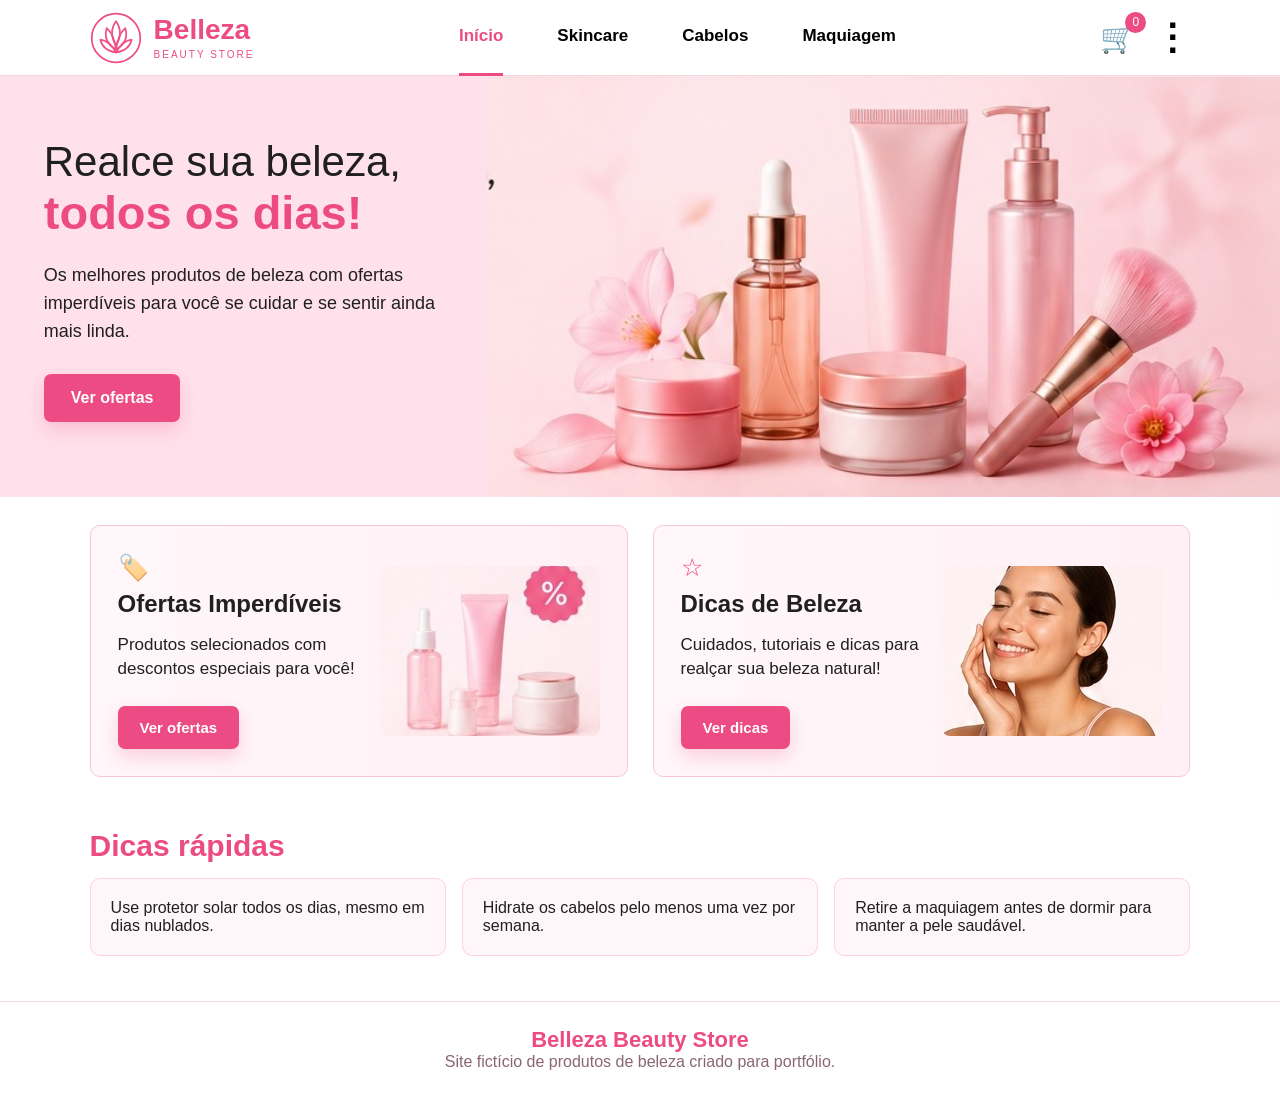
==== index.html @ 0fe97c4f "Add files via upload" ====
<!DOCTYPE html>
<html lang="pt-br">
<head>
  <meta charset="UTF-8">
  <meta name="viewport" content="width=device-width, initial-scale=1.0">
  <title>Belleza Beauty Store | Início</title>
  <link rel="stylesheet" href="assets/css/style.css">
</head>
<body>

<header class="site-header">
  <a class="brand" href="index.html">
    <img src="assets/img/lotus-logo.svg" alt="Logo flor de lótus">
    <div>
      <strong>Belleza</strong>
      <span>BEAUTY STORE</span>
    </div>
  </a>

  <nav class="main-nav">
    <a class="active" href="index.html">Início</a>
    <a href="skincare.html">Skincare</a>
    <a href="cabelos.html">Cabelos</a>
    <a href="maquiagem.html">Maquiagem</a>
  </nav>

  <div class="header-actions">
    <button class="cart-btn" title="Carrinho">🛒<span id="cartCount">0</span></button>
    <button class="menu-btn" id="menuBtn" title="Menu">⋮</button>
  </div>
</header>

<div class="overlay" id="overlay"></div>
<aside class="side-menu" id="sideMenu">
  <button class="close-menu" id="closeMenu">×</button>
  <a href="index.html" class="side-link">⌂ Início</a>
  <a href="skincare.html" class="side-link">♡ Skincare</a>
  <a href="cabelos.html" class="side-link">♧ Cabelos</a>
  <a href="maquiagem.html" class="side-link">✦ Maquiagem</a>
</aside>


<main>
  <section class="hero">
    <div class="hero-text">
      <h1>Realce sua beleza,<br><span>todos os dias!</span></h1>
      <p>Os melhores produtos de beleza com ofertas imperdíveis para você se cuidar e se sentir ainda mais linda.</p>
      <a class="pink-btn" href="skincare.html">Ver ofertas</a>
    </div>
    <div class="hero-photo">
      <img src="assets/img/hero-products.jpg" alt="Produtos de beleza">
    </div>
  </section>

  <section class="home-cards">
    <article class="info-card">
      <div class="info-text">
        <span class="icon">🏷️</span>
        <h2>Ofertas Imperdíveis</h2>
        <p>Produtos selecionados com descontos especiais para você!</p>
        <a class="pink-btn small" href="skincare.html">Ver ofertas</a>
      </div>
      <img src="assets/img/offer-products.jpg" alt="Produtos em oferta">
    </article>

    <article class="info-card">
      <div class="info-text">
        <span class="icon">☆</span>
        <h2>Dicas de Beleza</h2>
        <p>Cuidados, tutoriais e dicas para realçar sua beleza natural!</p>
        <a class="pink-btn small" href="#dicas">Ver dicas</a>
      </div>
      <img src="assets/img/tips-model.jpg" alt="Dicas de beleza">
    </article>
  </section>

  <section class="tips" id="dicas">
    <h2>Dicas rápidas</h2>
    <div class="tips-grid">
      <p>Use protetor solar todos os dias, mesmo em dias nublados.</p>
      <p>Hidrate os cabelos pelo menos uma vez por semana.</p>
      <p>Retire a maquiagem antes de dormir para manter a pele saudável.</p>
    </div>
  </section>
</main>

<footer>
  <strong>Belleza Beauty Store</strong>
  <p>Site fictício de produtos de beleza criado para portfólio.</p>
</footer>
<script src="assets/js/script.js"></script>
</body>
</html>
---- assets/css/style.css ----
*{
  box-sizing:border-box;
  margin:0;
  padding:0;
}
:root{
  --pink:#ec4b83;
  --pink-dark:#d93672;
  --light:#fff6f9;
  --soft:#ffe0ea;
  --border:#f7c6d5;
  --text:#202020;
}
body{
  font-family:Arial, Helvetica, sans-serif;
  background:#fff;
  color:var(--text);
}
.site-header{
  height:76px;
  display:flex;
  align-items:center;
  justify-content:space-between;
  gap:30px;
  padding:0 7%;
  background:#fff;
  border-bottom:1px solid #f5d7df;
  position:sticky;
  top:0;
  z-index:10;
}
.brand{
  display:flex;
  align-items:center;
  gap:12px;
  text-decoration:none;
  color:var(--pink);
}
.brand img{
  width:52px;
  height:52px;
}
.brand strong{
  display:block;
  font-size:28px;
  line-height:1;
}
.brand span{
  display:block;
  font-size:10px;
  letter-spacing:2px;
  margin-top:5px;
}
.main-nav{
  display:flex;
  align-items:center;
  gap:54px;
}
.main-nav a{
  color:#000;
  text-decoration:none;
  font-weight:600;
  font-size:17px;
  height:76px;
  display:flex;
  align-items:center;
  border-bottom:3px solid transparent;
}
.main-nav a:hover,
.main-nav a.active{
  color:var(--pink);
  border-bottom-color:var(--pink);
}
.header-actions{
  display:flex;
  align-items:center;
  gap:18px;
}
.cart-btn,.menu-btn,.close-menu{
  border:0;
  background:transparent;
  cursor:pointer;
}
.cart-btn{
  font-size:29px;
  position:relative;
}
.cart-btn span{
  position:absolute;
  right:-10px;
  top:-9px;
  background:var(--pink);
  color:white;
  font-size:12px;
  width:21px;
  height:21px;
  border-radius:50%;
  display:grid;
  place-items:center;
}
.menu-btn{
  font-size:36px;
  line-height:1;
  font-weight:bold;
}
.hero{
  display:grid;
  grid-template-columns: 38% 62%;
  min-height:355px;
  background:linear-gradient(90deg,#ffe3ec,#ffd7e5);
  overflow:hidden;
}
.hero-text{
  padding:62px 20px 50px 9%;
  background:linear-gradient(90deg,#ffe1eb 0%,#ffe1eb 78%,rgba(255,225,235,.72) 100%);
  position:relative;
  z-index:2;
}
.hero h1{
  font-size:42px;
  font-weight:400;
  line-height:1.15;
  margin-bottom:22px;
}
.hero h1 span{
  font-size:47px;
  font-weight:900;
  color:var(--pink);
}
.hero p{
  font-size:18px;
  line-height:1.55;
  max-width:430px;
  margin-bottom:28px;
}
.hero-photo{
  background:#ffd9e6;
}
.hero-photo img{
  width:100%;
  height:100%;
  display:block;
  object-fit:cover;
  object-position:center;
}
.pink-btn{
  display:inline-block;
  background:var(--pink);
  color:#fff;
  text-decoration:none;
  border:0;
  padding:15px 27px;
  border-radius:7px;
  font-weight:700;
  cursor:pointer;
  box-shadow:0 8px 18px rgba(236,75,131,.23);
}
.pink-btn.small{
  padding:13px 22px;
  font-size:15px;
}
.pink-btn:hover,
.buy-btn:hover{
  background:var(--pink-dark);
}
.home-cards{
  display:grid;
  grid-template-columns:1fr 1fr;
  gap:25px;
  padding:28px 7% 32px;
}
.info-card{
  min-height:205px;
  border:1px solid var(--border);
  border-radius:10px;
  background:linear-gradient(90deg,#fff7fa,#fff0f5);
  display:grid;
  grid-template-columns:1fr 220px;
  align-items:center;
  overflow:hidden;
  padding:27px;
}
.info-card h2{
  font-size:24px;
  margin:8px 0 15px;
}
.info-card p{
  font-size:17px;
  line-height:1.45;
  max-width:340px;
  margin-bottom:24px;
}
.info-card img{
  width:100%;
  height:170px;
  object-fit:cover;
  border-radius:8px;
}
.icon{
  font-size:25px;
  color:var(--pink);
}
.tips{
  padding:20px 7% 45px;
}
.tips h2{
  color:var(--pink);
  font-size:30px;
  margin-bottom:15px;
}
.tips-grid{
  display:grid;
  grid-template-columns:repeat(3,1fr);
  gap:16px;
}
.tips-grid p{
  background:#fff6f9;
  border:1px solid #ffd0dd;
  border-radius:10px;
  padding:20px;
}
.page-title{
  padding:38px 7% 22px;
}
.page-title h1{
  color:var(--pink);
  font-size:33px;
  margin-bottom:10px;
}
.page-title p{
  font-size:16px;
}
.products-grid{
  padding:10px 7% 25px;
  display:grid;
  grid-template-columns:repeat(5,1fr);
  gap:16px;
}
.product-card{
  border:1px solid #f3cbd5;
  border-radius:9px;
  background:#fff;
  padding:13px;
  box-shadow:0 10px 24px rgba(236,75,131,.09);
}
.product-img{
  height:220px;
  border-radius:8px;
  background:#fff7fa;
  display:grid;
  place-items:center;
  overflow:hidden;
  margin-bottom:13px;
}
.product-img img{
  width:100%;
  height:100%;
  object-fit:cover;
}
.product-card h3{
  font-size:15px;
  line-height:1.25;
  min-height:40px;
  margin-bottom:5px;
}
.product-card span{
  font-size:12px;
  color:var(--pink);
  font-style:italic;
  display:block;
  margin-bottom:9px;
}
.product-card strong{
  display:block;
  font-size:16px;
  margin-bottom:13px;
}
.buy-btn{
  width:100%;
  border:0;
  background:var(--pink);
  color:white;
  font-weight:700;
  border-radius:6px;
  padding:11px 12px;
  cursor:pointer;
}
.beauty-tip{
  margin:8px 7% 45px;
  border:1px solid #ffd0dd;
  background:#fff4f8;
  border-radius:10px;
  padding:16px 20px;
  display:flex;
  align-items:center;
  justify-content:space-between;
  gap:20px;
  color:var(--pink-dark);
  font-weight:700;
}
.side-menu{
  position:fixed;
  top:50%;
  right:-370px;
  transform:translateY(-50%);
  width:310px;
  background:#fff;
  z-index:30;
  border-radius:22px;
  padding:44px 35px;
  box-shadow:0 20px 60px rgba(0,0,0,.25);
  transition:.28s;
}
.side-menu.open{
  right:28px;
}
.close-menu{
  position:absolute;
  top:18px;
  right:22px;
  font-size:31px;
}
.side-link{
  display:block;
  color:#111;
  text-decoration:none;
  font-size:22px;
  font-weight:800;
  padding:18px 0;
}
.side-link:hover{
  color:var(--pink);
}
.overlay{
  display:none;
  position:fixed;
  inset:0;
  background:rgba(0,0,0,.58);
  z-index:20;
}
.overlay.show{
  display:block;
}
footer{
  text-align:center;
  background:#fff;
  border-top:1px solid #f5d7df;
  padding:25px 7%;
  color:#8a6671;
}
footer strong{
  color:var(--pink);
  font-size:22px;
}
@media(max-width:900px){
  .site-header{
    padding:0 4%;
  }
  .main-nav{
    display:none;
  }
  .hero{
    grid-template-columns:1fr;
  }
  .hero-text{
    padding:46px 6%;
  }
  .hero-photo img{
    height:310px;
  }
  .home-cards{
    grid-template-columns:1fr;
    padding:24px 5%;
  }
  .products-grid{
    grid-template-columns:repeat(2,1fr);
    padding:10px 5% 25px;
  }
  .tips-grid{
    grid-template-columns:1fr;
  }
}
@media(max-width:520px){
  .brand strong{
    font-size:22px;
  }
  .brand img{
    width:43px;
    height:43px;
  }
  .hero h1{
    font-size:34px;
  }
  .hero h1 span{
    font-size:39px;
  }
  .info-card{
    grid-template-columns:1fr;
  }
  .products-grid{
    grid-template-columns:1fr;
  }
  .side-menu{
    width:82%;
  }
}
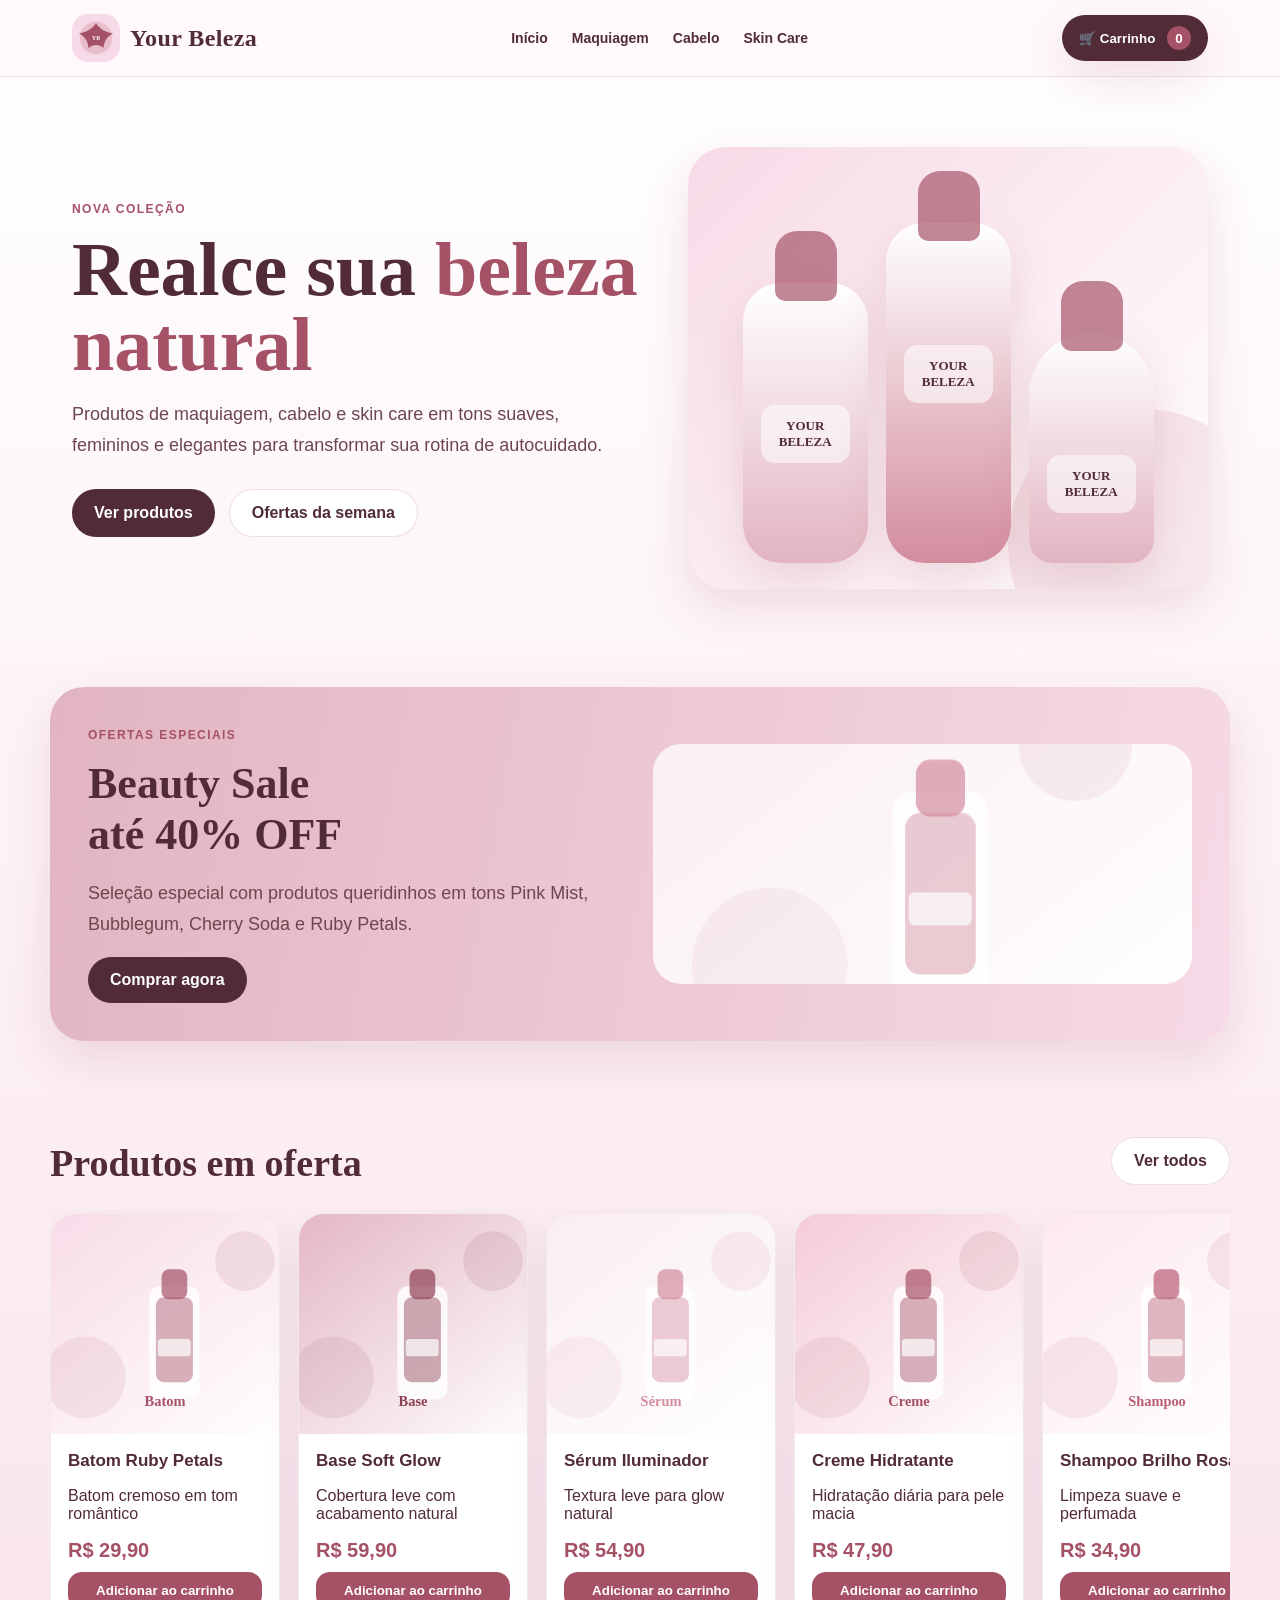
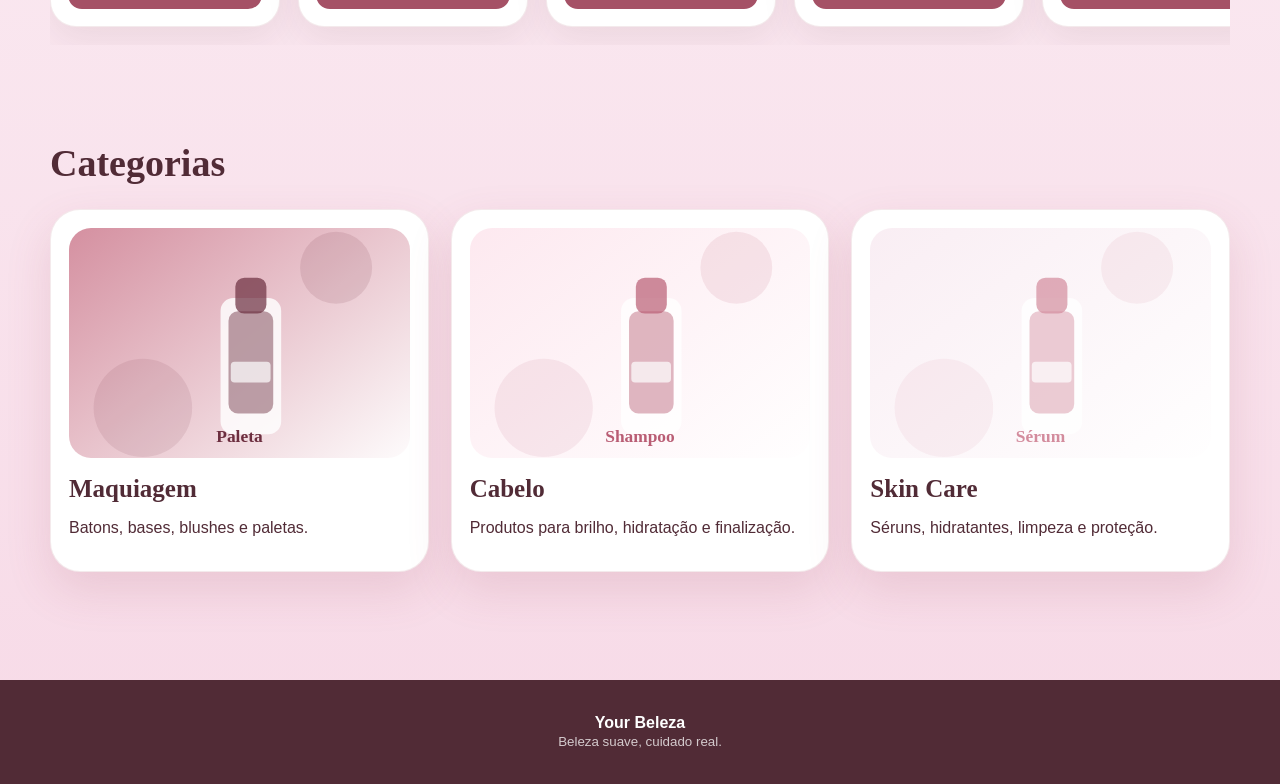
==== commit 5d8ca10a: "Add files via upload" ====
--- a/index.html
+++ b/index.html
@@ -1,93 +1,77 @@
-<!DOCTYPE html>
-<html lang="pt-br">
-<head>
-  <meta charset="UTF-8">
-  <meta name="viewport" content="width=device-width, initial-scale=1.0">
-  <title>Belleza Beauty Store | Início</title>
-  <link rel="stylesheet" href="assets/css/style.css">
-</head>
-<body>
-
-<header class="site-header">
-  <a class="brand" href="index.html">
-    <img src="assets/img/lotus-logo.svg" alt="Logo flor de lótus">
-    <div>
-      <strong>Belleza</strong>
-      <span>BEAUTY STORE</span>
-    </div>
-  </a>
-
-  <nav class="main-nav">
-    <a class="active" href="index.html">Início</a>
-    <a href="skincare.html">Skincare</a>
-    <a href="cabelos.html">Cabelos</a>
-    <a href="maquiagem.html">Maquiagem</a>
-  </nav>
-
-  <div class="header-actions">
-    <button class="cart-btn" title="Carrinho">🛒<span id="cartCount">0</span></button>
-    <button class="menu-btn" id="menuBtn" title="Menu">⋮</button>
+<!doctype html><html lang="pt-BR"><head><meta charset="utf-8"><meta name="viewport" content="width=device-width,initial-scale=1"><title>Your Beleza</title><link rel="stylesheet" href="style.css"></head><body>
+<header class="header"><nav class="nav">
+      <a class="brand" href="index.html"><img src="assets/logo.svg" alt="Logo Your Beleza"><span>Your Beleza</span></a>
+      <div class="menu"><a href="index.html">Início</a><a href="maquiagem.html">Maquiagem</a><a href="cabelo.html">Cabelo</a><a href="skincare.html">Skin Care</a></div>
+      <button class="cart">🛒 Carrinho <span id="cart-count">0</span></button>
+    </nav></header>
+<main>
+<section class="hero container">
+  <div>
+    <span class="tag">Nova coleção</span>
+    <h1>Realce sua <span>beleza natural</span></h1>
+    <p class="lead">Produtos de maquiagem, cabelo e skin care em tons suaves, femininos e elegantes para transformar sua rotina de autocuidado.</p>
+    <div class="actions"><a class="btn dark" href="skincare.html">Ver produtos</a><a class="btn light" href="#ofertas">Ofertas da semana</a></div>
   </div>
-</header>
-
-<div class="overlay" id="overlay"></div>
-<aside class="side-menu" id="sideMenu">
-  <button class="close-menu" id="closeMenu">×</button>
-  <a href="index.html" class="side-link">⌂ Início</a>
-  <a href="skincare.html" class="side-link">♡ Skincare</a>
-  <a href="cabelos.html" class="side-link">♧ Cabelos</a>
-  <a href="maquiagem.html" class="side-link">✦ Maquiagem</a>
-</aside>
-
-
-<main>
-  <section class="hero">
-    <div class="hero-text">
-      <h1>Realce sua beleza,<br><span>todos os dias!</span></h1>
-      <p>Os melhores produtos de beleza com ofertas imperdíveis para você se cuidar e se sentir ainda mais linda.</p>
-      <a class="pink-btn" href="skincare.html">Ver ofertas</a>
-    </div>
-    <div class="hero-photo">
-      <img src="assets/img/hero-products.jpg" alt="Produtos de beleza">
-    </div>
-  </section>
-
-  <section class="home-cards">
-    <article class="info-card">
-      <div class="info-text">
-        <span class="icon">🏷️</span>
-        <h2>Ofertas Imperdíveis</h2>
-        <p>Produtos selecionados com descontos especiais para você!</p>
-        <a class="pink-btn small" href="skincare.html">Ver ofertas</a>
+  <div class="hero-card"><div class="hero-product"><div class="bottle"></div><div class="bottle"></div><div class="bottle"></div></div></div>
+</section>
+<section id="ofertas" class="section container">
+  <div class="offer">
+    <div><span class="tag">Ofertas especiais</span><h2>Beauty Sale<br>até 40% OFF</h2><p class="lead">Seleção especial com produtos queridinhos em tons Pink Mist, Bubblegum, Cherry Soda e Ruby Petals.</p><a class="btn dark" href="maquiagem.html">Comprar agora</a></div>
+    <div class="offer-visual"></div>
+  </div>
+</section>
+<section class="section container">
+  <div class="section-title"><h2>Produtos em oferta</h2><a class="btn light" href="skincare.html">Ver todos</a></div>
+  <div class="carousel"><article class="product-card">
+      <img src="assets/produto-1.svg" alt="Batom Ruby Petals">
+      <div class="product-info">
+        <h3>Batom Ruby Petals</h3><p>Batom cremoso em tom romântico</p><div class="price">R$ 29,90</div>
+        <button class="add" onclick="addToCart()">Adicionar ao carrinho</button>
       </div>
-      <img src="assets/img/offer-products.jpg" alt="Produtos em oferta">
-    </article>
-
-    <article class="info-card">
-      <div class="info-text">
-        <span class="icon">☆</span>
-        <h2>Dicas de Beleza</h2>
-        <p>Cuidados, tutoriais e dicas para realçar sua beleza natural!</p>
-        <a class="pink-btn small" href="#dicas">Ver dicas</a>
+    </article><article class="product-card">
+      <img src="assets/produto-2.svg" alt="Base Soft Glow">
+      <div class="product-info">
+        <h3>Base Soft Glow</h3><p>Cobertura leve com acabamento natural</p><div class="price">R$ 59,90</div>
+        <button class="add" onclick="addToCart()">Adicionar ao carrinho</button>
       </div>
-      <img src="assets/img/tips-model.jpg" alt="Dicas de beleza">
-    </article>
-  </section>
-
-  <section class="tips" id="dicas">
-    <h2>Dicas rápidas</h2>
-    <div class="tips-grid">
-      <p>Use protetor solar todos os dias, mesmo em dias nublados.</p>
-      <p>Hidrate os cabelos pelo menos uma vez por semana.</p>
-      <p>Retire a maquiagem antes de dormir para manter a pele saudável.</p>
-    </div>
-  </section>
-</main>
-
-<footer>
-  <strong>Belleza Beauty Store</strong>
-  <p>Site fictício de produtos de beleza criado para portfólio.</p>
-</footer>
-<script src="assets/js/script.js"></script>
-</body>
-</html>
+    </article><article class="product-card">
+      <img src="assets/produto-10.svg" alt="Sérum Iluminador">
+      <div class="product-info">
+        <h3>Sérum Iluminador</h3><p>Textura leve para glow natural</p><div class="price">R$ 54,90</div>
+        <button class="add" onclick="addToCart()">Adicionar ao carrinho</button>
+      </div>
+    </article><article class="product-card">
+      <img src="assets/produto-5.svg" alt="Creme Hidratante">
+      <div class="product-info">
+        <h3>Creme Hidratante</h3><p>Hidratação diária para pele macia</p><div class="price">R$ 47,90</div>
+        <button class="add" onclick="addToCart()">Adicionar ao carrinho</button>
+      </div>
+    </article><article class="product-card">
+      <img src="assets/produto-6.svg" alt="Shampoo Brilho Rosa">
+      <div class="product-info">
+        <h3>Shampoo Brilho Rosa</h3><p>Limpeza suave e perfumada</p><div class="price">R$ 34,90</div>
+        <button class="add" onclick="addToCart()">Adicionar ao carrinho</button>
+      </div>
+    </article><article class="product-card">
+      <img src="assets/produto-11.svg" alt="Condicionador Seda">
+      <div class="product-info">
+        <h3>Condicionador Seda</h3><p>Hidratação e maciez imediata</p><div class="price">R$ 36,90</div>
+        <button class="add" onclick="addToCart()">Adicionar ao carrinho</button>
+      </div>
+    </article></div>
+</section>
+<section class="section container">
+  <div class="section-title"><h2>Categorias</h2></div>
+  <div class="grid-cats">
+    <a class="cat" href="maquiagem.html"><img src="assets/produto-9.svg"><h3>Maquiagem</h3><p>Batons, bases, blushes e paletas.</p></a>
+    <a class="cat" href="cabelo.html"><img src="assets/produto-6.svg"><h3>Cabelo</h3><p>Produtos para brilho, hidratação e finalização.</p></a>
+    <a class="cat" href="skincare.html"><img src="assets/produto-10.svg"><h3>Skin Care</h3><p>Séruns, hidratantes, limpeza e proteção.</p></a>
+  </div>
+</section>
+</main><footer class="footer"><b>Your Beleza</b><br><small>Beleza suave, cuidado real.</small></footer><script>
+let count = Number(localStorage.getItem('yourBelezaCart') || 0);
+const el = document.getElementById('cart-count');
+function renderCart(){ if(el) el.textContent = count; }
+function addToCart(){ count++; localStorage.setItem('yourBelezaCart', count); renderCart(); }
+renderCart();
+</script></body></html>
--- a/style.css
+++ b/style.css
@@ -0,0 +1,69 @@
+:root{
+  --pink-mist:#F7DAE7;
+  --bubblegum:#E2B4C1;
+  --cherry:#D38C9D;
+  --ruby:#A55166;
+  --wine:#512B36;
+  --cream:#FFF9FB;
+  --white:#fff;
+  --shadow:0 18px 45px rgba(165,81,102,.16);
+}
+*{box-sizing:border-box}
+body{margin:0;font-family:Inter,Arial,sans-serif;background:linear-gradient(180deg,#fff 0%,var(--pink-mist) 100%);color:var(--wine)}
+a{text-decoration:none;color:inherit}
+img{max-width:100%;display:block}
+.header{position:sticky;top:0;z-index:10;background:rgba(255,249,251,.92);backdrop-filter:blur(16px);border-bottom:1px solid rgba(165,81,102,.12)}
+.nav{max-width:1180px;margin:auto;display:flex;align-items:center;justify-content:space-between;padding:14px 22px;gap:18px}
+.brand{display:flex;align-items:center;gap:10px;font-family:Georgia,serif;font-size:24px;font-weight:800;letter-spacing:.4px}
+.brand img{width:48px;height:48px;border-radius:16px}
+.menu{display:flex;align-items:center;gap:24px;font-weight:700;font-size:14px}
+.menu a:hover{color:var(--ruby)}
+.cart{border:0;background:var(--wine);color:white;border-radius:999px;padding:11px 17px;font-weight:800;cursor:pointer;box-shadow:var(--shadow)}
+.cart span{display:inline-flex;align-items:center;justify-content:center;background:var(--ruby);border-radius:999px;min-width:24px;height:24px;margin-left:8px}
+.container{max-width:1180px;margin:auto;padding:0 22px}
+.hero{display:grid;grid-template-columns:1.05fr .95fr;align-items:center;gap:42px;padding:70px 22px 50px}
+.tag{display:inline-block;color:var(--ruby);font-weight:900;text-transform:uppercase;letter-spacing:.12em;font-size:12px;margin-bottom:16px}
+h1{font-family:Georgia,serif;font-size:clamp(42px,6vw,76px);line-height:.98;margin:0 0 18px}
+h1 span,.pink{color:var(--ruby)}
+.lead{font-size:18px;line-height:1.7;max-width:560px;color:#6e4650}
+.actions{display:flex;gap:14px;flex-wrap:wrap;margin-top:28px}
+.btn{border:0;border-radius:999px;padding:14px 22px;font-weight:900;cursor:pointer;display:inline-flex;align-items:center;gap:8px}
+.btn.dark{background:var(--wine);color:#fff}
+.btn.light{background:#fff;color:var(--wine);border:1px solid rgba(165,81,102,.18)}
+.hero-card{background:linear-gradient(135deg,var(--pink-mist),#fff);border-radius:38px;padding:26px;box-shadow:var(--shadow);position:relative;overflow:hidden;min-height:440px}
+.hero-card:before{content:"";position:absolute;inset:auto -70px -90px auto;width:270px;height:270px;background:var(--cherry);opacity:.18;border-radius:50%}
+.hero-product{height:390px;display:flex;align-items:end;justify-content:center;gap:18px}
+.bottle{width:125px;height:280px;border-radius:38px;background:linear-gradient(#fff,var(--bubblegum));box-shadow:0 18px 45px rgba(165,81,102,.18);position:relative}
+.bottle:nth-child(2){height:340px;background:linear-gradient(#fff,var(--cherry));}
+.bottle:nth-child(3){height:230px;border-radius:80px 80px 30px 30px}
+.bottle:before{content:"";position:absolute;top:-52px;left:32px;width:62px;height:70px;border-radius:22px 22px 10px 10px;background:var(--ruby);opacity:.68}
+.bottle:after{content:"YOUR\A BELEZA";white-space:pre;position:absolute;left:18px;right:18px;top:122px;text-align:center;background:rgba(255,255,255,.56);border-radius:14px;padding:13px 0;font-family:Georgia,serif;font-size:13px;font-weight:800;color:var(--wine)}
+.section{padding:48px 0}
+.section-title{display:flex;align-items:end;justify-content:space-between;gap:20px;margin-bottom:24px}
+h2{font-family:Georgia,serif;font-size:38px;margin:0}
+.offer{display:grid;grid-template-columns:1fr 1fr;gap:26px;background:linear-gradient(100deg,var(--bubblegum),var(--pink-mist));border-radius:34px;padding:38px;box-shadow:var(--shadow);align-items:center}
+.offer h2{font-size:44px}
+.offer-visual{min-height:240px;border-radius:28px;background:url('assets/produto-4.svg') center/cover no-repeat}
+.carousel{display:grid;grid-auto-flow:column;grid-auto-columns:minmax(230px,1fr);gap:18px;overflow-x:auto;padding:4px 4px 18px;scroll-snap-type:x mandatory}
+.product-card{background:#fff;border:1px solid rgba(165,81,102,.12);border-radius:26px;overflow:hidden;box-shadow:0 12px 35px rgba(81,43,54,.08);scroll-snap-align:start}
+.product-card img{height:220px;width:100%;object-fit:cover;background:var(--pink-mist)}
+.product-info{padding:17px}
+.product-info h3{margin:0 0 6px;font-size:17px}
+.price{font-weight:900;color:var(--ruby);font-size:20px;margin:10px 0}
+.add{width:100%;border:0;background:var(--ruby);color:white;border-radius:14px;padding:11px;font-weight:900;cursor:pointer}
+.grid-cats{display:grid;grid-template-columns:repeat(3,1fr);gap:22px}
+.cat{background:#fff;border-radius:30px;padding:18px;box-shadow:var(--shadow);border:1px solid rgba(165,81,102,.12)}
+.cat img{height:230px;width:100%;object-fit:cover;border-radius:22px}
+.cat h3{font-family:Georgia,serif;font-size:25px;margin:17px 0 8px}
+.page-hero{padding:56px 0 24px;text-align:center}
+.page-hero h1{font-size:58px}
+.footer{background:var(--wine);color:white;margin-top:60px;padding:34px 22px;text-align:center}
+.footer small{opacity:.75}
+@media(max-width:800px){
+  .hero,.offer{grid-template-columns:1fr}
+  .menu{gap:12px;font-size:12px;overflow:auto}
+  .nav{flex-wrap:wrap}
+  .cart{margin-left:auto}
+  .grid-cats{grid-template-columns:1fr}
+  .hero-card{min-height:360px}
+}
